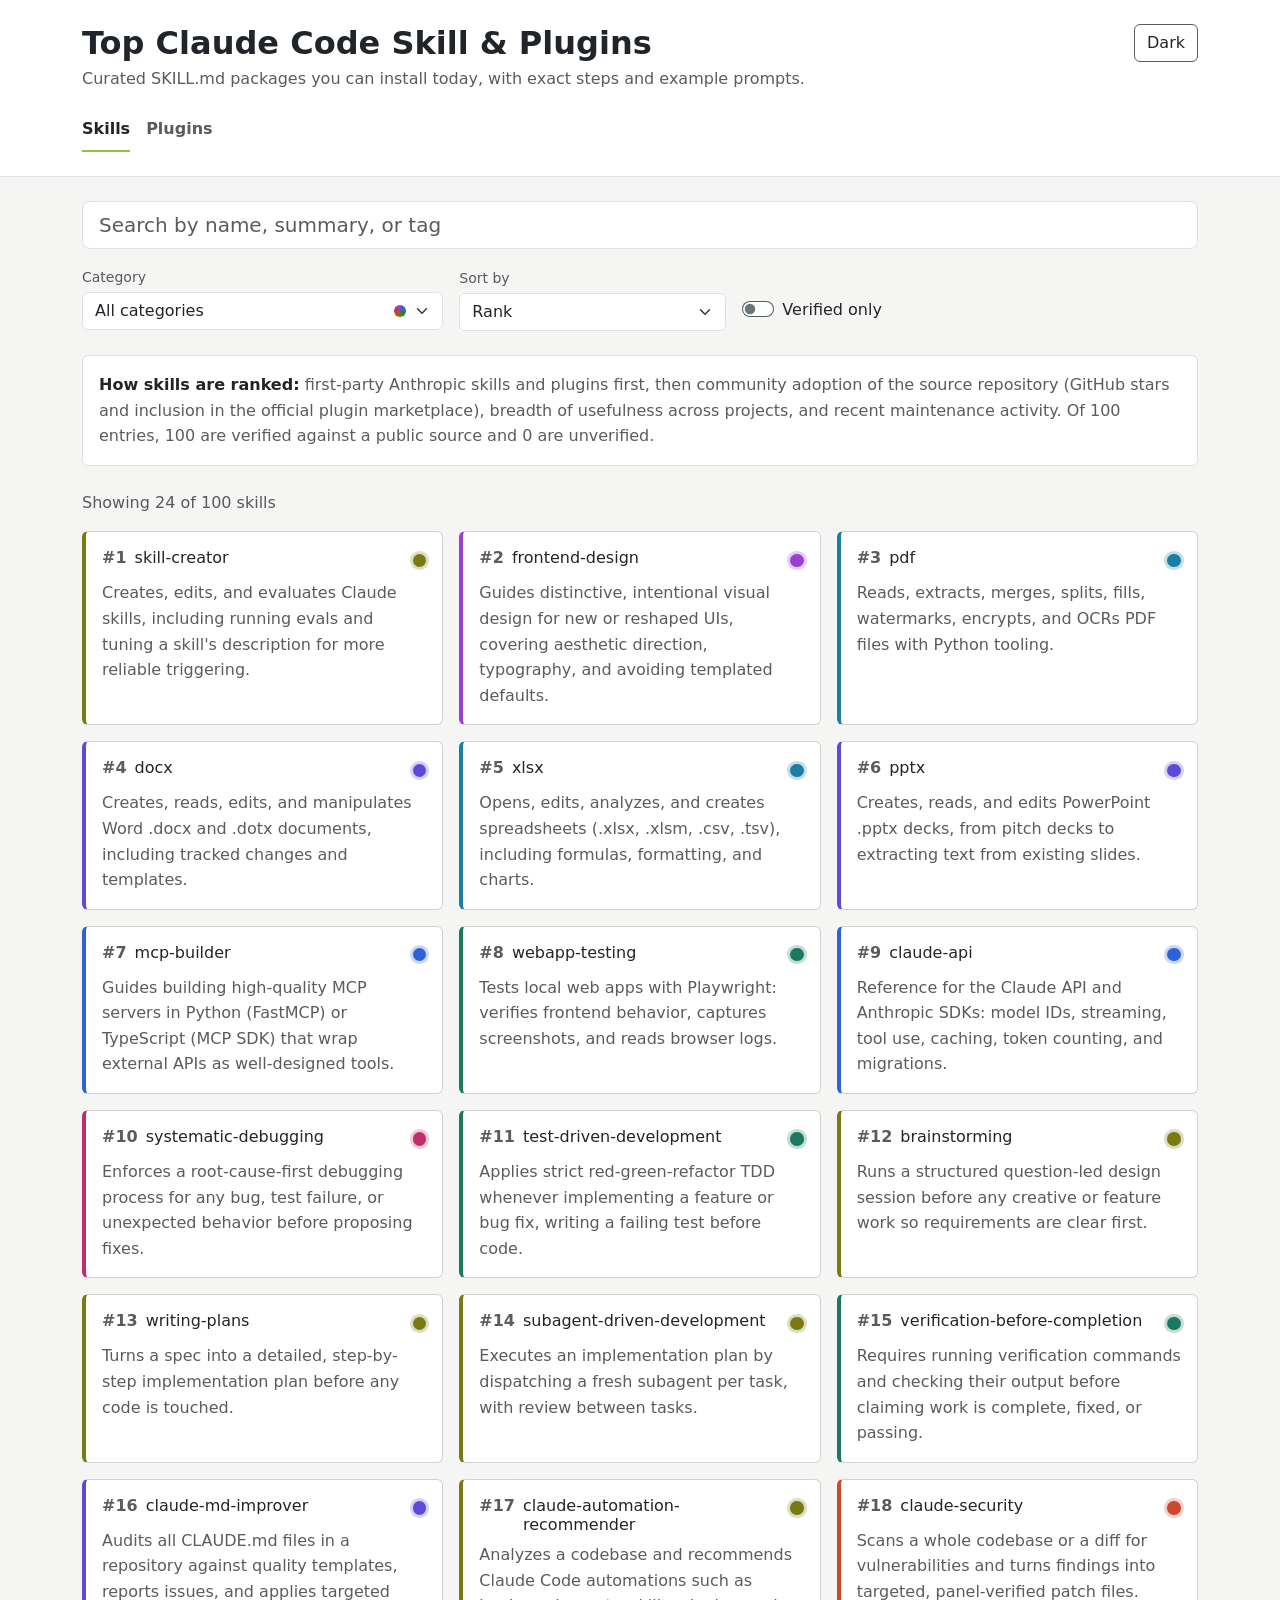
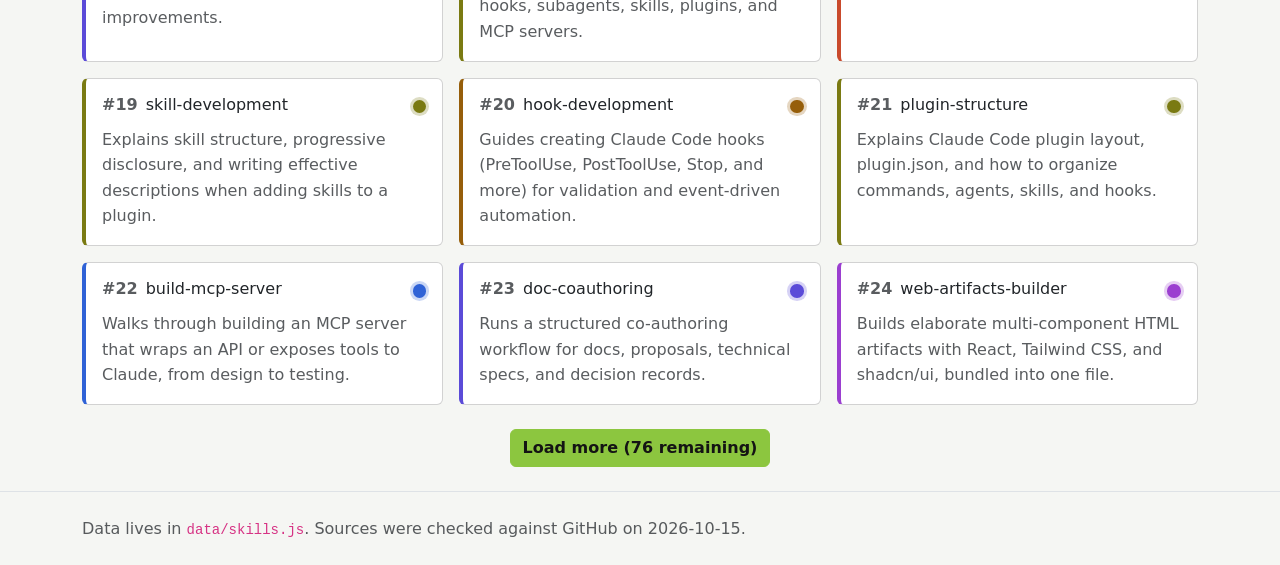
==== index.html @ 66221095 "Add Plugins page and make the catalog an installable PWA - plugins.html lists all 315 plugins from a" ====
<!doctype html>
<!--
  index.html
  Top Claude Code Skill & Plugins: a static, searchable catalog.
  Data comes from data/skills.js (window.SKILLS); behavior lives in js/app.js.
  Runs from file:// (double-click) or any static server. No build step.
-->
<html lang="en" data-bs-theme="light">
<head>
  <meta charset="utf-8">
  <meta name="viewport" content="width=device-width, initial-scale=1">
  <meta name="description" content="A curated, searchable list of the top 100 Claude Code skills with install steps and usage examples.">
  <title>Top Claude Code Skill &amp; Plugins</title>

  <!-- PWA: install metadata and icons. The service worker is registered by js/pwa.js.
       The manifest is only linked over http(s); from file:// Chrome blocks it with a CORS error. -->
  <script>
    if (location.protocol === "http:" || location.protocol === "https:") {
      var manifest = document.createElement("link");
      manifest.rel = "manifest";
      manifest.href = "manifest.webmanifest";
      document.head.appendChild(manifest);
    }
  </script>
  <meta name="theme-color" content="#f5f6f3" media="(prefers-color-scheme: light)">
  <meta name="theme-color" content="#141414" media="(prefers-color-scheme: dark)">
  <link rel="icon" href="icons/icon.svg" type="image/svg+xml">
  <link rel="apple-touch-icon" href="icons/apple-touch-icon.png">
  <meta name="apple-mobile-web-app-title" content="CC Skills">

  <!-- Apply the saved or system theme before first paint to avoid a flash. -->
  <script>
    (function () {
      var stored = null;
      try { stored = localStorage.getItem("theme"); } catch (e) { /* storage unavailable */ }
      var prefersDark = window.matchMedia && window.matchMedia("(prefers-color-scheme: dark)").matches;
      document.documentElement.setAttribute("data-bs-theme", stored || (prefersDark ? "dark" : "light"));
    })();
  </script>

  <link rel="stylesheet"
        href="https://cdn.jsdelivr.net/npm/bootstrap@5.3.8/dist/css/bootstrap.min.css"
        integrity="sha384-sRIl4kxILFvY47J16cr9ZwB07vP4J8+LH7qKQnuqkuIAvNWLzeN8tE5YBujZqJLB"
        crossorigin="anonymous">
  <link rel="stylesheet" href="css/styles.css">
</head>
<body data-catalog="skills">
  <a class="visually-hidden-focusable position-absolute top-0 start-0 m-2 btn btn-primary" href="#results">Skip to results</a>

  <header class="site-header border-bottom">
    <div class="container py-4">
      <div class="d-flex align-items-start justify-content-between gap-3">
        <div>
          <h1 class="h2 fw-semibold mb-1">Top Claude Code Skill &amp; Plugins</h1>
          <p class="text-body-secondary mb-0">Curated SKILL.md packages you can install today, with exact steps and example prompts.</p>
        </div>
        <button id="themeToggle" type="button" class="btn btn-outline-secondary flex-shrink-0"
                aria-label="Switch to dark theme">
          <span id="themeToggleText">Dark</span>
        </button>
      </div>
      <nav class="mt-3" aria-label="Catalogs">
        <ul class="nav nav-underline catalog-nav">
          <li class="nav-item"><a class="nav-link active" href="index.html" aria-current="page">Skills</a></li>
          <li class="nav-item"><a class="nav-link" href="plugins.html">Plugins</a></li>
        </ul>
      </nav>
    </div>
  </header>

  <main class="container py-4">
    <!-- Search and filters -->
    <section aria-label="Search and filters" class="mb-4">
      <label for="searchInput" class="visually-hidden">Search skills</label>
      <input id="searchInput" type="search" class="form-control form-control-lg mb-3"
             placeholder="Search by name, summary, or tag" autocomplete="off"
             aria-describedby="resultStatus">

      <div class="row g-3 align-items-center">
        <div class="col-12 col-sm-6 col-lg-4">
          <span id="categoryLabel" class="form-label d-block small text-body-secondary mb-1">Category</span>
          <!-- Custom dropdown so each category can show its color dot; options are built by js/app.js -->
          <div class="dropdown category-dropdown">
            <button id="categoryButton" type="button" class="form-select text-start"
                    data-bs-toggle="dropdown" aria-expanded="false"
                    aria-labelledby="categoryLabel categoryButtonText" data-category="">
              <span class="category-option">
                <span id="categoryButtonText">All categories</span>
                <span class="cat-dot" aria-hidden="true"></span>
              </span>
            </button>
            <ul id="categoryMenu" class="dropdown-menu w-100" aria-labelledby="categoryLabel"></ul>
          </div>
        </div>
        <div class="col-12 col-sm-6 col-lg-3">
          <label for="sortSelect" class="form-label small text-body-secondary mb-1">Sort by</label>
          <select id="sortSelect" class="form-select">
            <option value="rank">Rank</option>
            <option value="name">Name (A–Z)</option>
          </select>
        </div>
        <div class="col-12 col-lg-5 d-flex align-items-lg-end pt-lg-4">
          <div class="form-check form-switch mb-0">
            <input class="form-check-input" type="checkbox" role="switch" id="verifiedOnly">
            <label class="form-check-label" for="verifiedOnly">Verified only</label>
          </div>
        </div>
      </div>
    </section>

    <!-- Ranking criteria and verification counts (counts filled from data) -->
    <aside class="ranking-note text-body-secondary border rounded p-3 mb-4" aria-label="About this ranking">
      <strong class="text-body">How skills are ranked:</strong>
      first-party Anthropic skills and plugins first, then community adoption of the source repository
      (GitHub stars and inclusion in the official plugin marketplace), breadth of usefulness across projects,
      and recent maintenance activity.
      <span id="verificationCounts"></span>
    </aside>

    <p id="resultStatus" class="text-body-secondary mb-3" role="status" aria-live="polite"></p>

    <!-- Card grid -->
    <section id="results" aria-label="Skills" tabindex="-1">
      <div id="skillGrid" class="row row-cols-1 row-cols-sm-2 row-cols-lg-3 g-3" role="list"></div>

      <div id="emptyState" class="text-center py-5 d-none">
        <p class="h5 mb-2">No skills match your search.</p>
        <p class="text-body-secondary mb-3">Try a different keyword or clear the filters.</p>
        <button id="clearFilters" type="button" class="btn btn-outline-primary">Clear search and filters</button>
      </div>

      <div class="text-center mt-4">
        <button id="loadMore" type="button" class="btn btn-primary d-none">Load more</button>
      </div>
    </section>
  </main>

  <footer class="border-top">
    <div class="container py-4 text-body-secondary">
      Data lives in <code>data/skills.js</code>. Sources were checked against GitHub on 2026-10-15.
    </div>
  </footer>

  <!-- Skill detail modal (content filled by js/app.js) -->
  <div class="modal fade" id="skillModal" tabindex="-1" aria-labelledby="skillModalTitle" aria-hidden="true">
    <div class="modal-dialog modal-lg modal-dialog-scrollable modal-fullscreen-sm-down">
      <div class="modal-content">
        <div class="modal-header">
          <h2 class="modal-title h5" id="skillModalTitle">Skill</h2>
          <button type="button" class="btn-close" data-bs-dismiss="modal" aria-label="Close"></button>
        </div>
        <div class="modal-body" id="skillModalBody"></div>
        <p id="copyStatus" class="visually-hidden" role="status" aria-live="polite"></p>
        <div class="modal-footer">
          <button type="button" class="btn btn-outline-secondary" data-bs-dismiss="modal">Close</button>
        </div>
      </div>
    </div>
  </div>

  <script src="https://cdn.jsdelivr.net/npm/bootstrap@5.3.8/dist/js/bootstrap.bundle.min.js"
          integrity="sha384-FKyoEForCGlyvwx9Hj09JcYn3nv7wiPVlz7YYwJrWVcXK/BmnVDxM+D2scQbITxI"
          crossorigin="anonymous"></script>
  <script src="data/skills.js"></script>
  <script src="js/app.js"></script>
  <script src="js/pwa.js"></script>
</body>
</html>
---- css/styles.css ----
/*
 * css/styles.css
 * Overrides on top of Bootstrap 5.3. The palette comes from a monitoring-dashboard look:
 * lime green for actions and toggles, a legend-style color for each category, and charcoal
 * panels in dark mode. Every text color meets WCAG AA (4.5:1) and every color used only as
 * a marker meets 3:1, in both themes.
 */

/* ---------- Theme tokens ---------- */

/* Light theme: white page, lime accent darkened for readable text. */
:root,
[data-bs-theme="light"] {
  --lime: #8cc63f;            /* solid buttons and switch track (paired with dark text) */
  --lime-hover: #7cb32f;
  --accent: #3f7a0a;          /* lime-family text and links on white (5.3:1) */
  --accent-hover: #2f5c07;
  --accent-rgb: 63, 122, 10;
  --on-lime: #141414;
  --bs-primary: var(--accent);
  --bs-primary-rgb: var(--accent-rgb);
  --bs-link-color: var(--accent);
  --bs-link-color-rgb: var(--accent-rgb);
  --bs-link-hover-color: var(--accent-hover);
  --bs-link-hover-color-rgb: 47, 92, 7;
  --bs-focus-ring-color: rgba(var(--accent-rgb), 0.45);
  --page-bg: #f5f6f3;
  --panel-bg: #ffffff;
  --verified-bg: #e8f3da;
  --verified-fg: #2f5c07;

  /* Category colors (text-safe on white). */
  --cat-frontend: #9b3fd0;
  --cat-backend: #2f62d6;
  --cat-testing: #1a7a61;
  --cat-debugging: #c02e6e;
  --cat-security: #c94a2c;
  --cat-devops: #965e0a;
  --cat-git: #437a0d;
  --cat-data: #1a7fa3;
  --cat-docs: #5b4bd8;
  --cat-productivity: #7a7a12;
  --cat-refactoring: #8a5a2b;
  --cat-codegen: #a3438f;
  --cat-default: #6c757d;
}

/* Dark theme: neutral charcoal panels like the reference, brighter legend colors. */
[data-bs-theme="dark"] {
  --lime: #8cc63f;
  --lime-hover: #9fd457;
  --accent: #8cc63f;          /* 8:1 on the charcoal panels */
  --accent-hover: #a8da66;
  --accent-rgb: 140, 198, 63;
  --on-lime: #141414;
  --bs-body-bg: #141414;
  --bs-body-bg-rgb: 20, 20, 20;
  --bs-body-color: #e6e6e6;
  --bs-body-color-rgb: 230, 230, 230;
  --bs-secondary-color: rgba(230, 230, 230, 0.72);
  --bs-tertiary-bg: #262626;
  --bs-secondary-bg: #2a2a2a;
  --bs-border-color: #333333;
  --bs-primary: var(--accent);
  --bs-primary-rgb: var(--accent-rgb);
  --bs-link-color: var(--accent);
  --bs-link-color-rgb: var(--accent-rgb);
  --bs-link-hover-color: var(--accent-hover);
  --bs-link-hover-color-rgb: 168, 218, 102;
  --bs-focus-ring-color: rgba(var(--accent-rgb), 0.5);
  --page-bg: #141414;
  --panel-bg: #1e1e1e;
  --verified-bg: #2a3a17;
  --verified-fg: #a8da66;

  --cat-frontend: #c07cf0;
  --cat-backend: #6f9bff;
  --cat-testing: #4fc4a2;
  --cat-debugging: #ec6aa3;
  --cat-security: #f2805f;
  --cat-devops: #f0b44a;
  --cat-git: #9bd34f;
  --cat-data: #55c3e8;
  --cat-docs: #9d92ff;
  --cat-productivity: #d4d45a;
  --cat-refactoring: #d09a64;
  --cat-codegen: #dc86cc;
  --cat-default: #a3a3a3;
}

/* ---------- Category color mapping (set by data-category in js/app.js) ---------- */

[data-category] { --cat: var(--cat-default); }
[data-category="Frontend"] { --cat: var(--cat-frontend); }
[data-category="Backend"] { --cat: var(--cat-backend); }
[data-category="Testing"] { --cat: var(--cat-testing); }
[data-category="Debugging"] { --cat: var(--cat-debugging); }
[data-category="Security"] { --cat: var(--cat-security); }
[data-category="DevOps"] { --cat: var(--cat-devops); }
[data-category="Git/Version Control"] { --cat: var(--cat-git); }
[data-category="Data"] { --cat: var(--cat-data); }
[data-category="Documentation"] { --cat: var(--cat-docs); }
[data-category="Productivity"] { --cat: var(--cat-productivity); }
[data-category="Refactoring"] { --cat: var(--cat-refactoring); }
[data-category="Code Generation"] { --cat: var(--cat-codegen); }

/* Plugin categories (plugins.html) reuse the same palette. Location and Other stay grey. */
[data-category="Development"] { --cat: var(--cat-backend); }
[data-category="Design"] { --cat: var(--cat-frontend); }
[data-category="Database"] { --cat: var(--cat-data); }
[data-category="Monitoring"] { --cat: var(--cat-debugging); }
[data-category="Deployment"] { --cat: var(--cat-devops); }
[data-category="Migration"] { --cat: var(--cat-refactoring); }
[data-category="Automation"] { --cat: var(--cat-git); }
[data-category="Learning"] { --cat: var(--cat-docs); }
[data-category="Math"] { --cat: var(--cat-codegen); }

/* ---------- Page ---------- */

body {
  background: var(--page-bg);
  line-height: 1.6;
}

.site-header {
  background: var(--panel-bg);
}

.ranking-note {
  background: var(--panel-bg);
}

/* Skills / Plugins navigation: the current page gets a lime underline. */
.catalog-nav {
  --bs-nav-link-color: var(--bs-secondary-color);
  --bs-nav-link-hover-color: var(--bs-body-color);
  --bs-nav-underline-link-active-color: var(--bs-body-color);
  font-weight: 600;
}

.catalog-nav .nav-link.active {
  border-bottom-color: var(--lime);
}

/* ---------- Buttons ---------- */

/* Solid lime buttons with dark text (9:1), as in the reference "Add node" button. */
.btn-primary {
  --bs-btn-color: var(--on-lime);
  --bs-btn-bg: var(--lime);
  --bs-btn-border-color: var(--lime);
  --bs-btn-hover-color: var(--on-lime);
  --bs-btn-hover-bg: var(--lime-hover);
  --bs-btn-hover-border-color: var(--lime-hover);
  --bs-btn-active-color: var(--on-lime);
  --bs-btn-active-bg: var(--lime-hover);
  --bs-btn-active-border-color: var(--lime-hover);
  --bs-btn-focus-shadow-rgb: var(--accent-rgb);
  font-weight: 600;
}

.btn-outline-primary {
  --bs-btn-color: var(--accent);
  --bs-btn-border-color: var(--accent);
  --bs-btn-hover-color: var(--on-lime);
  --bs-btn-hover-bg: var(--lime);
  --bs-btn-hover-border-color: var(--lime);
  --bs-btn-active-color: var(--on-lime);
  --bs-btn-active-bg: var(--lime);
  --bs-btn-active-border-color: var(--lime);
  --bs-btn-focus-shadow-rgb: var(--accent-rgb);
}

/* Neutral outline buttons: Bootstrap's grey (#6c757d) is below 4.5:1 on dark and tinted backgrounds. */
.btn-outline-secondary {
  --bs-btn-color: var(--bs-body-color);
  --bs-btn-border-color: var(--bs-secondary-color);
  --bs-btn-hover-color: var(--bs-body-bg);
  --bs-btn-hover-bg: var(--bs-body-color);
  --bs-btn-hover-border-color: var(--bs-body-color);
  --bs-btn-active-color: var(--bs-body-bg);
  --bs-btn-active-bg: var(--bs-body-color);
  --bs-btn-active-border-color: var(--bs-body-color);
}

/* ---------- Form controls ---------- */

.form-control,
.form-select {
  background-color: var(--panel-bg);
}

/* Bootstrap compiles its blue focus glow, so restate it with the accent (>= 3:1). */
.form-control:focus,
.form-select:focus,
.form-check-input:focus {
  border-color: var(--accent);
  box-shadow: 0 0 0 0.25rem rgba(var(--accent-rgb), 0.45);
}

/* Switch: visible border and thumb when off; lime track with a dark thumb when on (like the reference). */
.form-switch .form-check-input {
  border-color: var(--bs-secondary-color);
  --bs-form-switch-bg: url("data:image/svg+xml,%3csvg xmlns='http://www.w3.org/2000/svg' viewBox='-4 -4 8 8'%3e%3ccircle r='3' fill='%236c757d'/%3e%3c/svg%3e");
}

.form-switch .form-check-input:focus {
  --bs-form-switch-bg: url("data:image/svg+xml,%3csvg xmlns='http://www.w3.org/2000/svg' viewBox='-4 -4 8 8'%3e%3ccircle r='3' fill='%236c757d'/%3e%3c/svg%3e");
}

[data-bs-theme="dark"] .form-switch .form-check-input:not(:checked):not(:focus),
[data-bs-theme="dark"] .form-switch .form-check-input:not(:checked):focus {
  --bs-form-switch-bg: url("data:image/svg+xml,%3csvg xmlns='http://www.w3.org/2000/svg' viewBox='-4 -4 8 8'%3e%3ccircle r='3' fill='%23adb5bd'/%3e%3c/svg%3e");
}

.form-check-input:checked {
  background-color: var(--lime);
  border-color: var(--lime);
}

.form-switch .form-check-input:checked,
[data-bs-theme="dark"] .form-switch .form-check-input:checked {
  --bs-form-switch-bg: url("data:image/svg+xml,%3csvg xmlns='http://www.w3.org/2000/svg' viewBox='-4 -4 8 8'%3e%3ccircle r='3' fill='%23141414'/%3e%3c/svg%3e");
}

/* ---------- Category dropdown ---------- */

/* Name on the left, color dot pushed to the far right so every dot lines up. */
.category-option {
  display: flex;
  align-items: center;
  justify-content: space-between;
  gap: 0.75rem;
  width: 100%;
}

.cat-dot {
  width: 0.75rem;
  height: 0.75rem;
  border-radius: 50%;
  background: var(--cat);
  flex-shrink: 0;
}

/* "All categories" gets a dot made of every category color. */
[data-category=""] .cat-dot {
  background: conic-gradient(
    var(--cat-frontend), var(--cat-backend), var(--cat-data), var(--cat-testing),
    var(--cat-git), var(--cat-productivity), var(--cat-devops), var(--cat-security),
    var(--cat-debugging), var(--cat-codegen), var(--cat-frontend)
  );
}

.category-dropdown .dropdown-menu {
  --bs-dropdown-bg: var(--panel-bg);
  --bs-dropdown-link-active-bg: color-mix(in srgb, var(--lime) 22%, var(--panel-bg));
  --bs-dropdown-link-active-color: var(--bs-body-color);
}

/* Right padding matches the button's caret space, so menu dots sit directly under the button's dot. */
.category-dropdown .dropdown-item {
  padding-left: 0.75rem;
  padding-right: 2.25rem;
}

.category-dropdown .dropdown-item.active {
  font-weight: 600;
}

/* ---------- Cards ---------- */

/* A colored rail on the left edge carries the category color, like a chart legend. */
.skill-card {
  cursor: pointer;
  background: var(--panel-bg);
  border-left: 4px solid var(--cat);
  transition: border-color 0.15s ease-in-out, box-shadow 0.15s ease-in-out;
}

.skill-card:hover {
  border-color: var(--cat);
  box-shadow: 0 0 0 1px var(--cat);
}

.skill-card:focus-visible {
  outline: 3px solid var(--accent);
  outline-offset: 2px;
}

.skill-rank {
  font-variant-numeric: tabular-nums;
  color: var(--bs-secondary-color);
}

/* Category dot pinned to the card's top-right corner, with a soft halo like a chart legend. */
.card-dot {
  display: flex;
  align-items: center;
  height: 1.5em;
  flex-shrink: 0;
}

.card-dot .cat-dot {
  width: 0.85rem;
  height: 0.85rem;
  box-shadow: 0 0 0 3px color-mix(in srgb, var(--cat) 25%, transparent);
}

.min-w-0 {
  min-width: 0;
}

/* Category label: legend dot plus the name in the category color. */
.cat-label {
  display: inline-flex;
  align-items: center;
  gap: 0.4rem;
  color: var(--cat);
  font-weight: 600;
  font-size: 0.875rem;
}

.cat-label::before {
  content: "";
  width: 0.7rem;
  height: 0.7rem;
  border-radius: 50%;
  background: var(--cat);
  box-shadow: 0 0 0 3px color-mix(in srgb, var(--cat) 25%, transparent);
  flex-shrink: 0;
}

/* Verified pill, styled like the reference "LOCAL" tag. */
.badge-verified {
  background: var(--verified-bg);
  color: var(--verified-fg);
  border: 1px solid color-mix(in srgb, var(--verified-fg) 35%, transparent);
  font-weight: 600;
}

/* ---------- Modal ---------- */

.modal-content {
  background: var(--panel-bg);
}

.modal-header[data-category] {
  border-top: 4px solid var(--cat);
}

/* Code blocks with a copy button in the top-right corner. */
.code-block {
  position: relative;
}

.code-block pre {
  margin: 0;
  padding: 0.75rem 5.5rem 0.75rem 0.75rem;
  background: var(--bs-tertiary-bg);
  border: 1px solid var(--bs-border-color);
  border-left: 3px solid var(--lime);
  border-radius: var(--bs-border-radius);
  white-space: pre-wrap;
  word-break: break-word;
}

.code-block code {
  color: var(--bs-body-color);
  font-size: 0.9375rem;
}

.code-block .copy-btn {
  position: absolute;
  top: 0.4rem;
  right: 0.4rem;
}

/* Numbered install steps get a little breathing room. */
.install-steps > li + li {
  margin-top: 1rem;
}

.install-steps > li::marker {
  color: var(--accent);
  font-weight: 700;
}

@media (prefers-reduced-motion: reduce) {
  .skill-card {
    transition: none;
  }
}
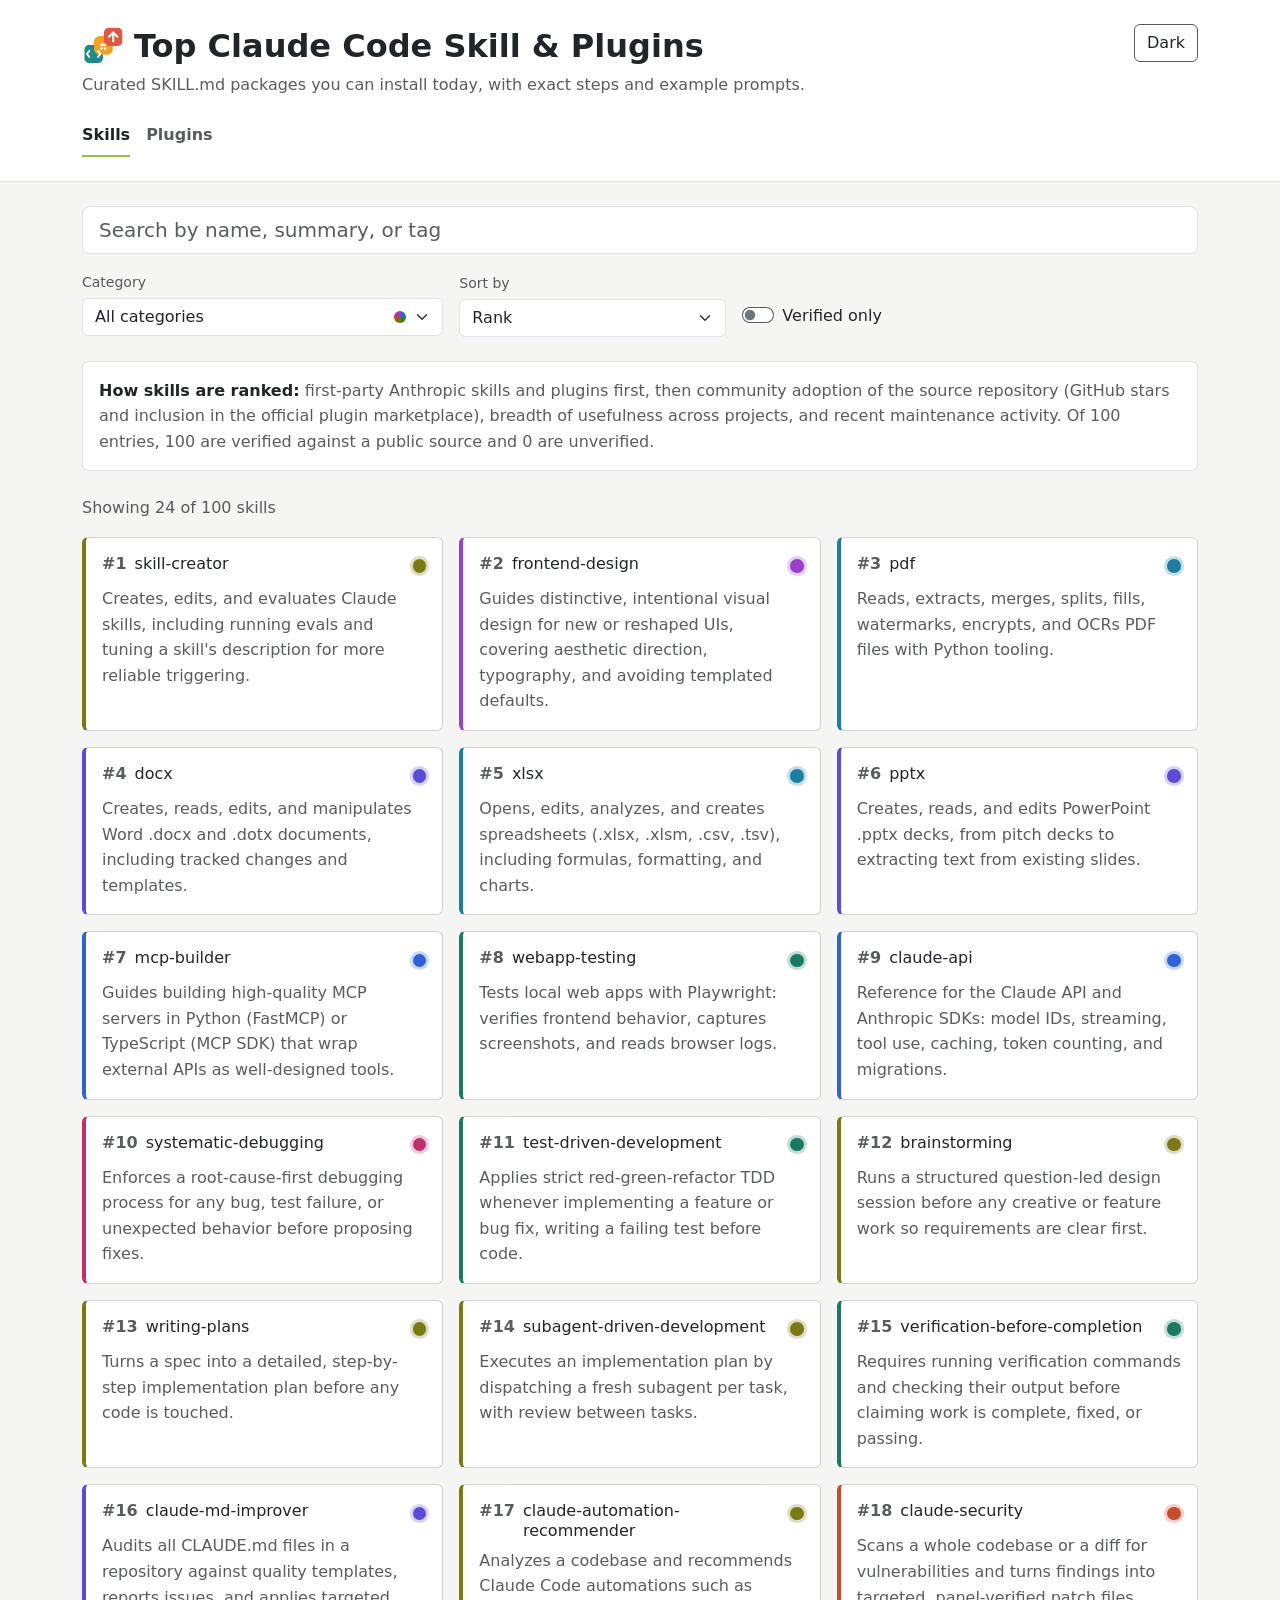
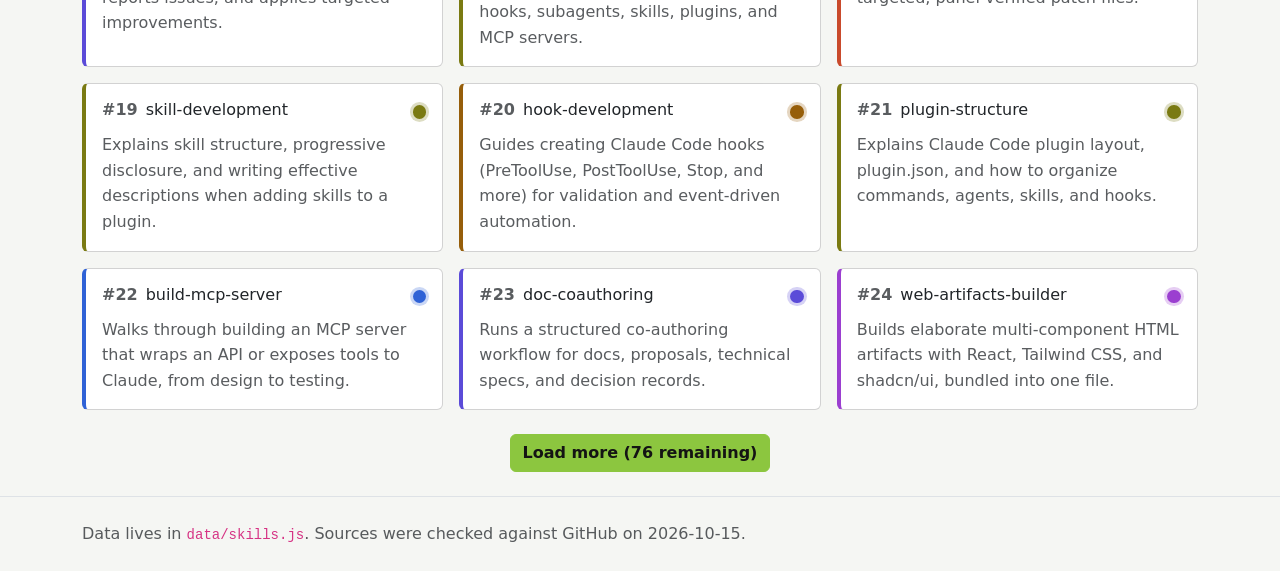
==== commit 95d74524: "Add logo beside the site title on both pages Co-Authored-By: Claude Opus 5.5 <noreply@anthropic.com>" ====
--- a/index.html
+++ b/index.html
@@ -51,7 +51,7 @@
     <div class="container py-4">
       <div class="d-flex align-items-start justify-content-between gap-3">
         <div>
-          <h1 class="h2 fw-semibold mb-1">Top Claude Code Skill &amp; Plugins</h1>
+          <h1 class="h2 fw-semibold mb-1 d-flex align-items-center gap-2"><img src="icons/logo.png" alt="" width="44" height="44" class="flex-shrink-0">Top Claude Code Skill &amp; Plugins</h1>
           <p class="text-body-secondary mb-0">Curated SKILL.md packages you can install today, with exact steps and example prompts.</p>
         </div>
         <button id="themeToggle" type="button" class="btn btn-outline-secondary flex-shrink-0"
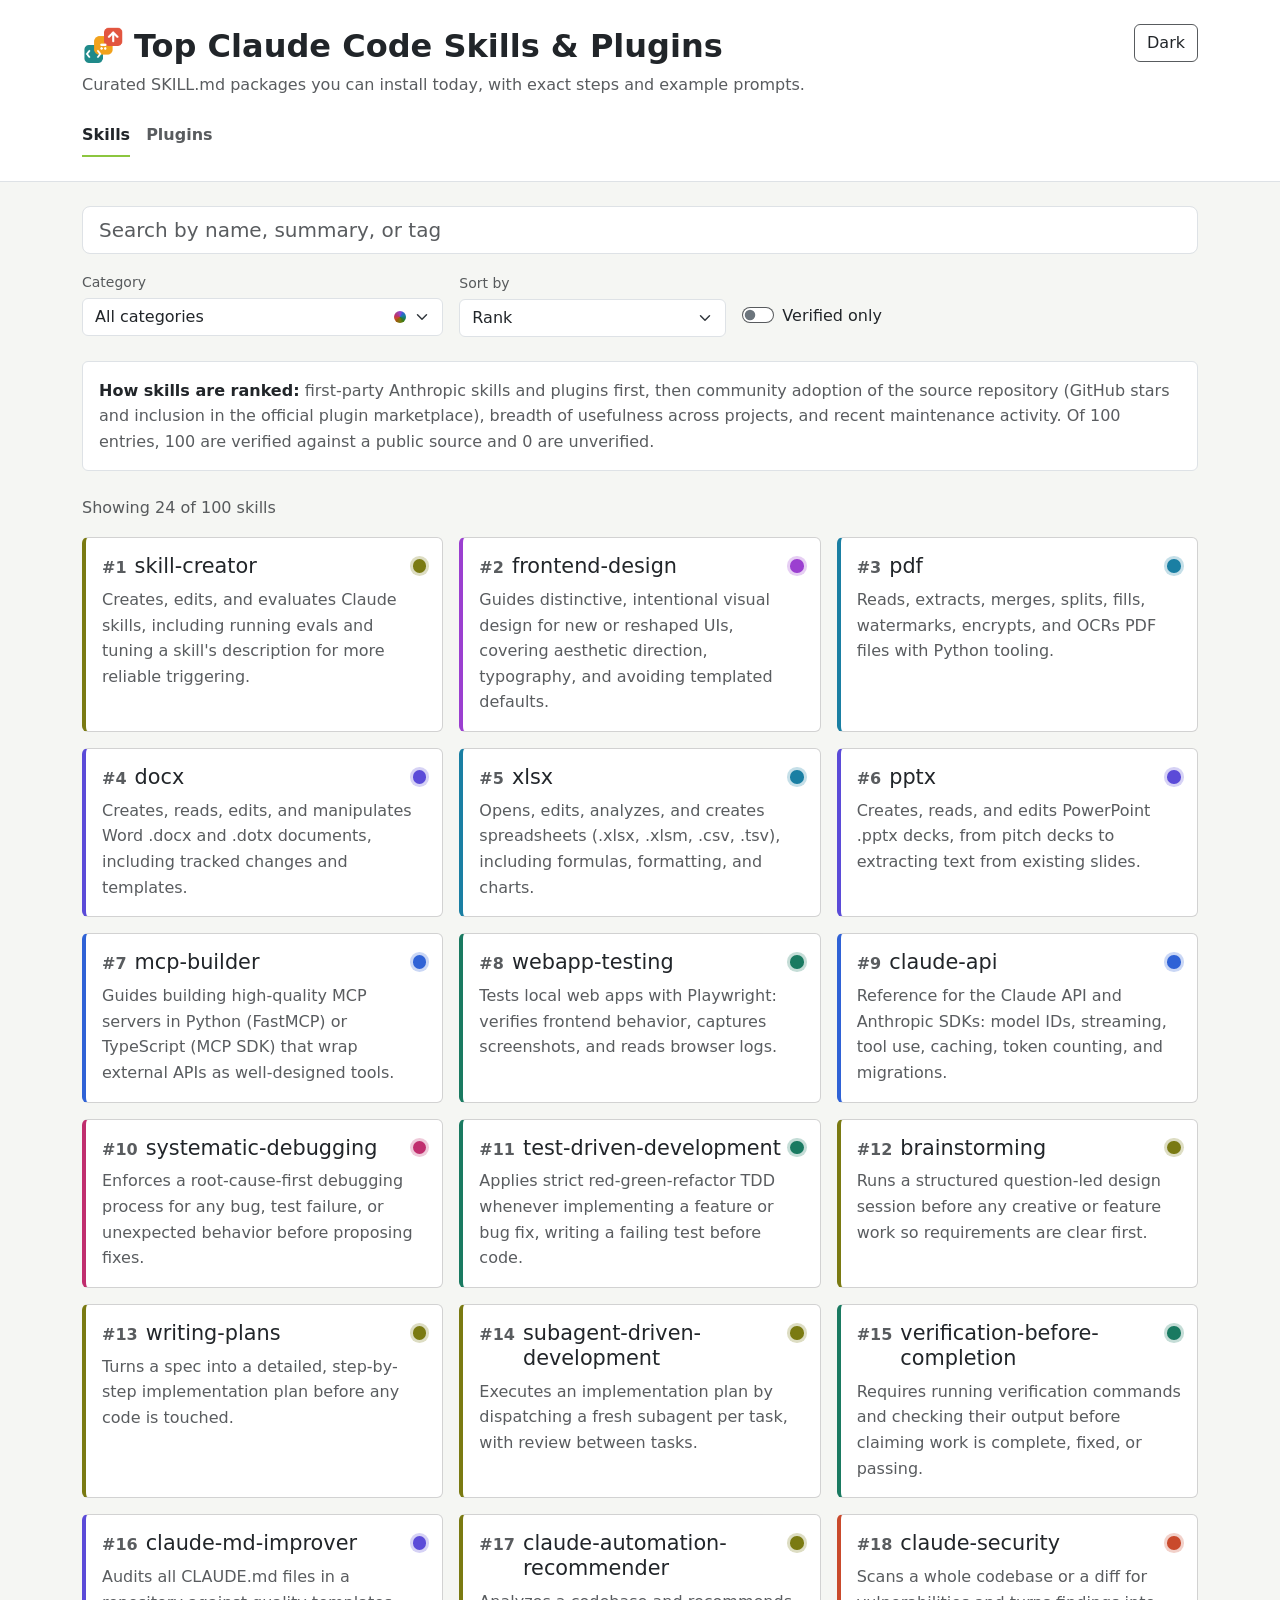
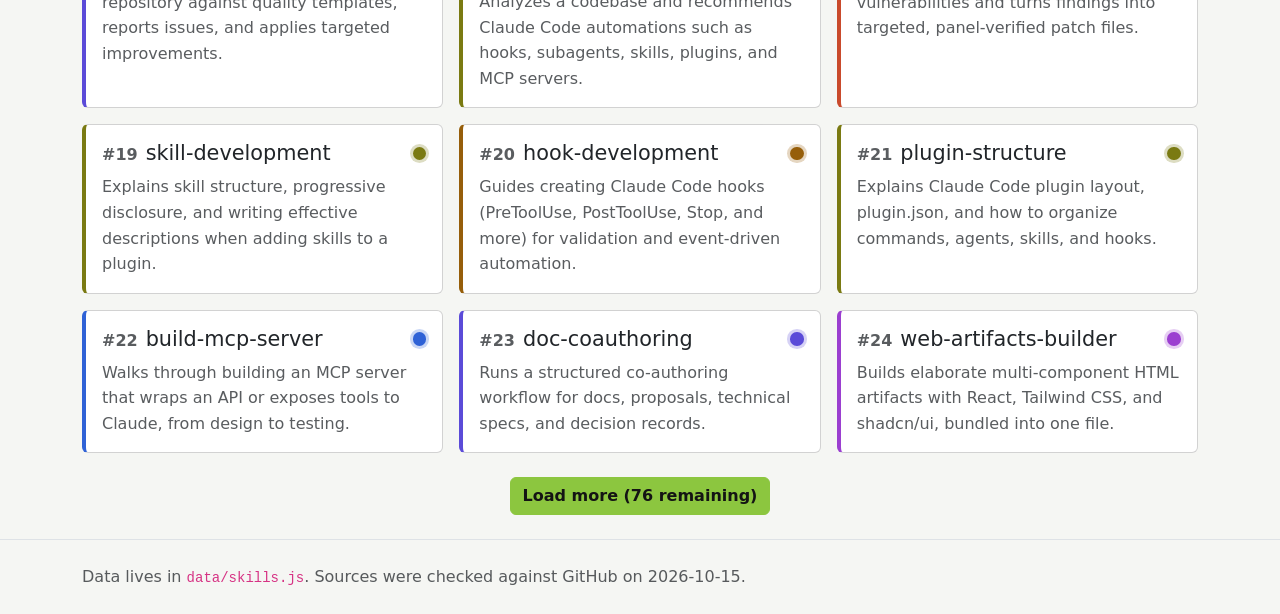
==== commit b8c138e2: "Rename title to Top Claude Code Skills & Plugins Pluralize Skill in both page titles and headings, t" ====
--- a/index.html
+++ b/index.html
@@ -1,7 +1,7 @@
 <!doctype html>
 <!--
   index.html
-  Top Claude Code Skill & Plugins: a static, searchable catalog.
+  Top Claude Code Skills & Plugins: a static, searchable catalog.
   Data comes from data/skills.js (window.SKILLS); behavior lives in js/app.js.
   Runs from file:// (double-click) or any static server. No build step.
 -->
@@ -10,7 +10,7 @@
   <meta charset="utf-8">
   <meta name="viewport" content="width=device-width, initial-scale=1">
   <meta name="description" content="A curated, searchable list of the top 100 Claude Code skills with install steps and usage examples.">
-  <title>Top Claude Code Skill &amp; Plugins</title>
+  <title>Top Claude Code Skills &amp; Plugins</title>
 
   <!-- PWA: install metadata and icons. The service worker is registered by js/pwa.js.
        The manifest is only linked over http(s); from file:// Chrome blocks it with a CORS error. -->
@@ -24,7 +24,7 @@
   </script>
   <meta name="theme-color" content="#f5f6f3" media="(prefers-color-scheme: light)">
   <meta name="theme-color" content="#141414" media="(prefers-color-scheme: dark)">
-  <link rel="icon" href="icons/icon.svg" type="image/svg+xml">
+  <link rel="icon" href="icons/logo.png" type="image/png">
   <link rel="apple-touch-icon" href="icons/apple-touch-icon.png">
   <meta name="apple-mobile-web-app-title" content="CC Skills">
 
@@ -51,7 +51,7 @@
     <div class="container py-4">
       <div class="d-flex align-items-start justify-content-between gap-3">
         <div>
-          <h1 class="h2 fw-semibold mb-1 d-flex align-items-center gap-2"><img src="icons/logo.png" alt="" width="44" height="44" class="flex-shrink-0">Top Claude Code Skill &amp; Plugins</h1>
+          <h1 class="h2 fw-semibold mb-1 d-flex align-items-center gap-2"><img src="icons/logo.png" alt="" width="44" height="44" class="flex-shrink-0">Top Claude Code Skills &amp; Plugins</h1>
           <p class="text-body-secondary mb-0">Curated SKILL.md packages you can install today, with exact steps and example prompts.</p>
         </div>
         <button id="themeToggle" type="button" class="btn btn-outline-secondary flex-shrink-0"
--- a/css/styles.css
+++ b/css/styles.css
@@ -287,7 +287,13 @@
   outline-offset: 2px;
 }
 
+/* Skill and plugin names on the cards. */
+.skill-card .card-title {
+  font-size: 1.3rem;
+}
+
 .skill-rank {
+  font-size: 1rem;
   font-variant-numeric: tabular-nums;
   color: var(--bs-secondary-color);
 }
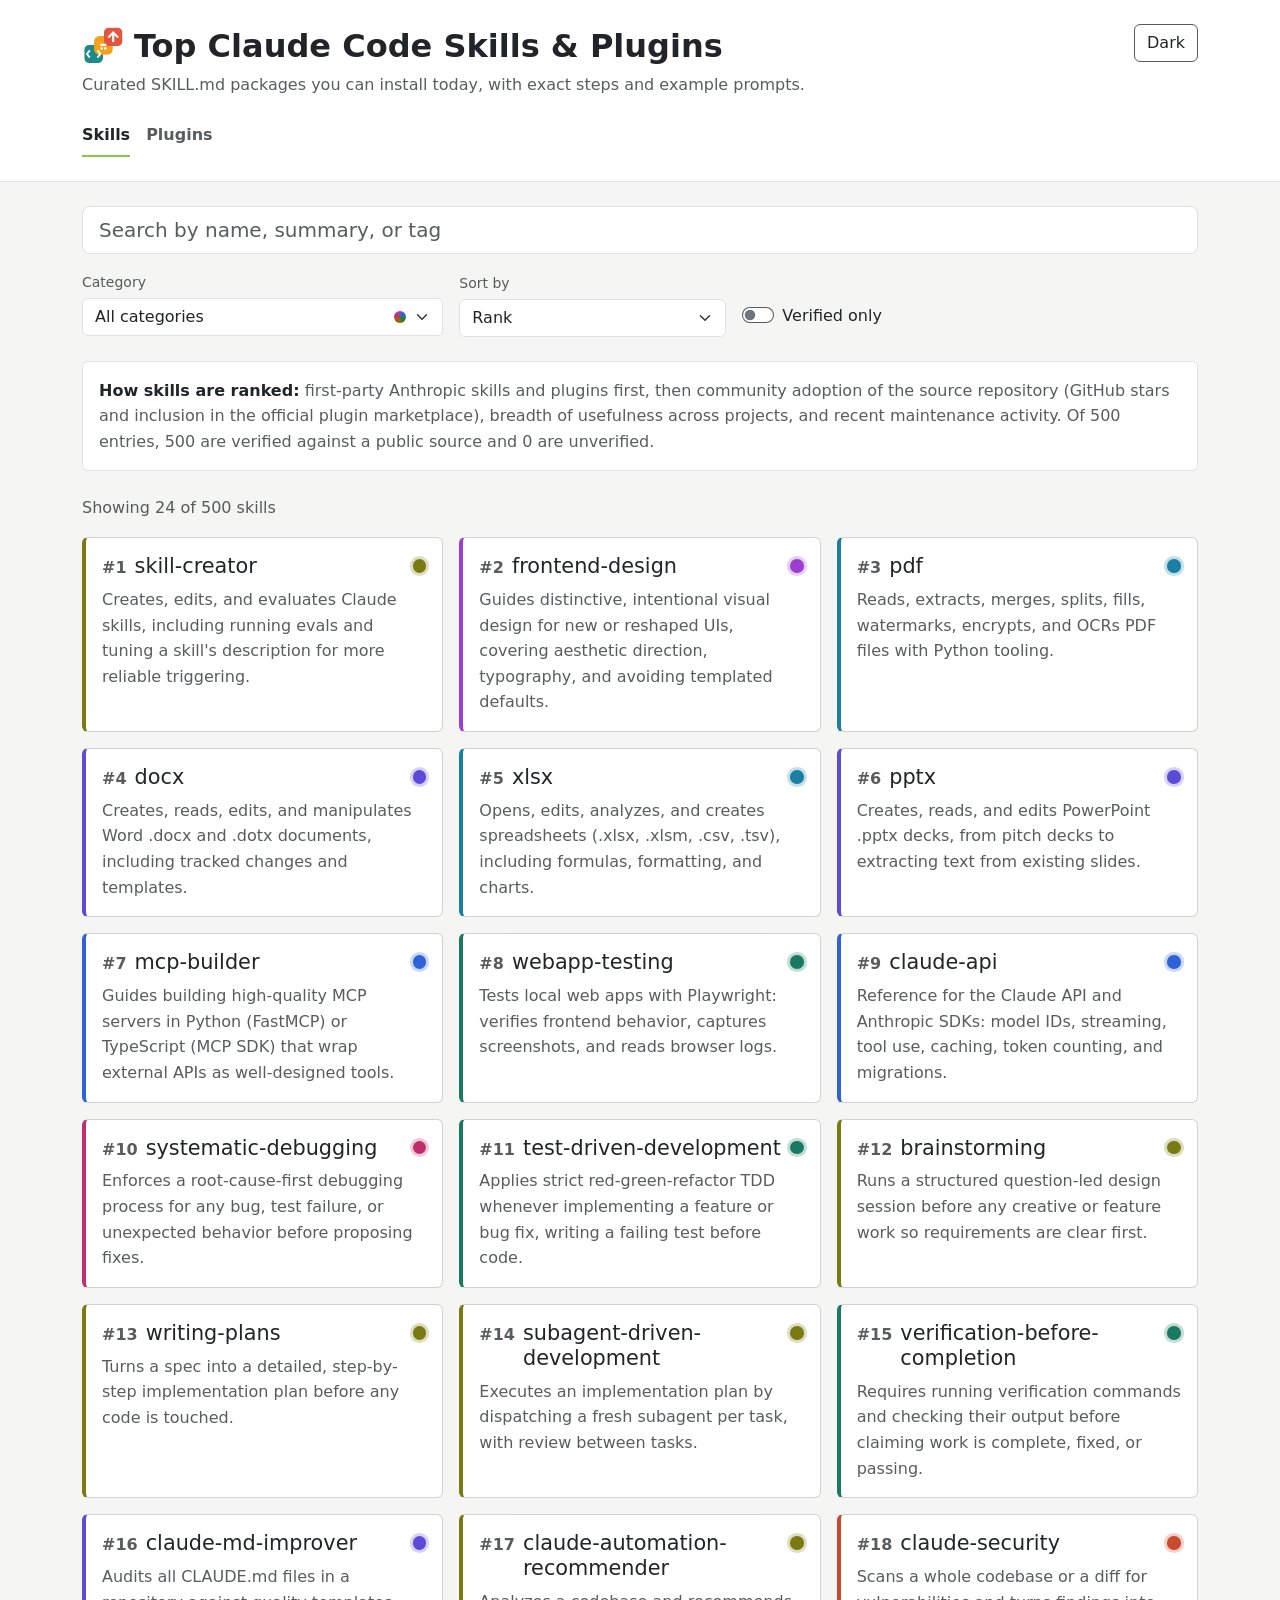
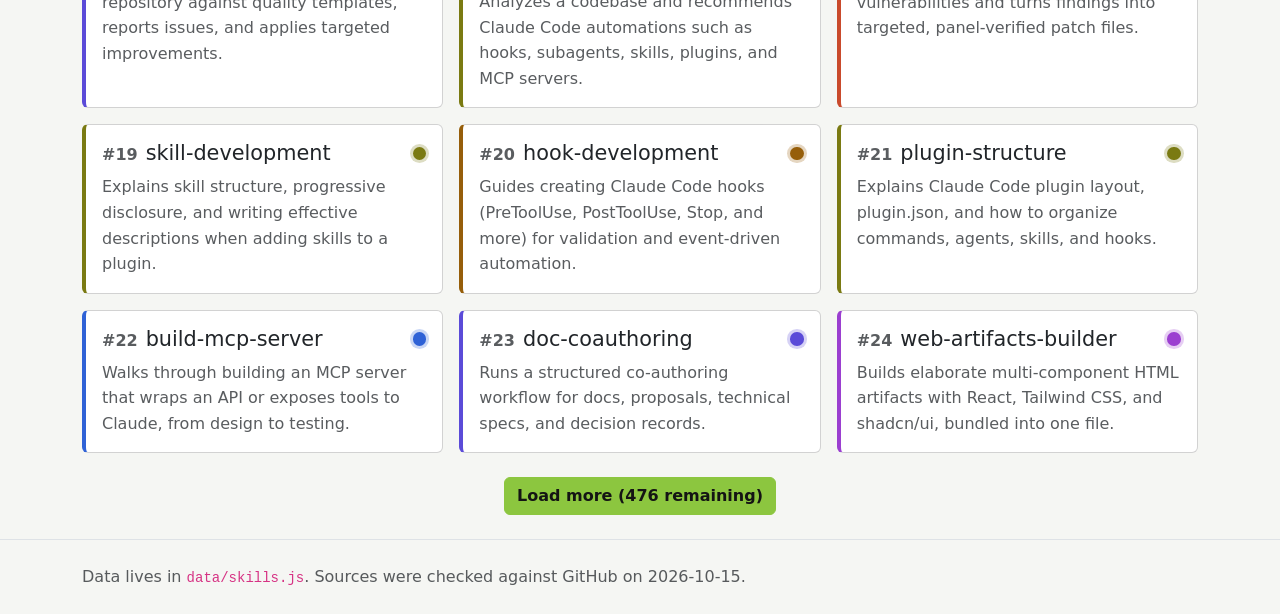
==== commit 2c2eeb62: "Add 400 verified skills, an Anthropic Official option, and drop hardcoded counts - data/skills.js: a" ====
--- a/index.html
+++ b/index.html
@@ -9,7 +9,7 @@
 <head>
   <meta charset="utf-8">
   <meta name="viewport" content="width=device-width, initial-scale=1">
-  <meta name="description" content="A curated, searchable list of the top 100 Claude Code skills with install steps and usage examples.">
+  <meta name="description" content="A curated, searchable list of the top Claude Code skills with install steps and usage examples.">
   <title>Top Claude Code Skills &amp; Plugins</title>
 
   <!-- PWA: install metadata and icons. The service worker is registered by js/pwa.js.
@@ -97,6 +97,8 @@
           <select id="sortSelect" class="form-select">
             <option value="rank">Rank</option>
             <option value="name">Name (A–Z)</option>
+            <option value="favorites">Favorites</option>
+            <option value="anthropic">Anthropic Official</option>
           </select>
         </div>
         <div class="col-12 col-lg-5 d-flex align-items-lg-end pt-lg-4">
--- a/css/styles.css
+++ b/css/styles.css
@@ -292,6 +292,20 @@
   font-size: 1.3rem;
 }
 
+/* Star shown after the name of a favorite card. */
+.fav-star {
+  font-size: 1rem;
+  color: var(--accent);
+  flex-shrink: 0;
+}
+
+/* Right-click menu for cards (Add to / Remove from favorites). */
+.card-menu {
+  position: fixed;
+  z-index: 1070;
+  min-width: 12rem;
+}
+
 .skill-rank {
   font-size: 1rem;
   font-variant-numeric: tabular-nums;
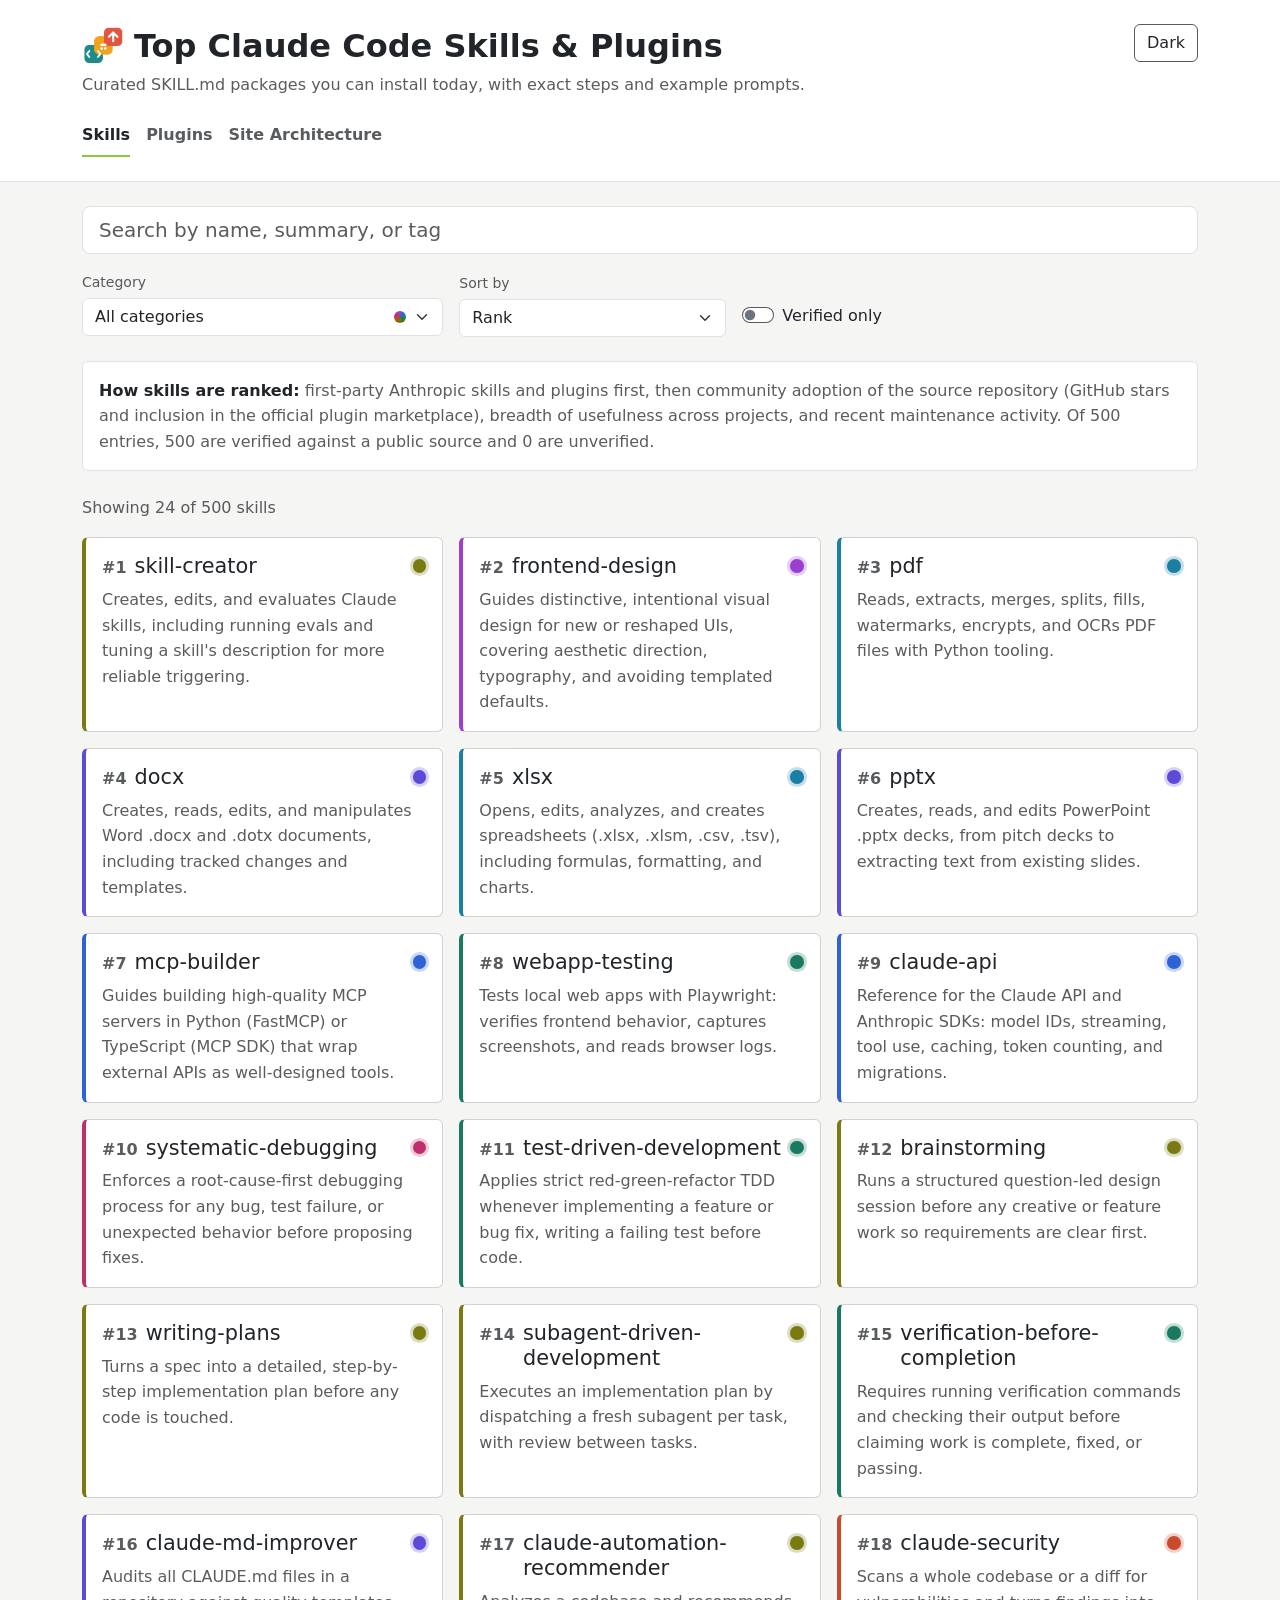
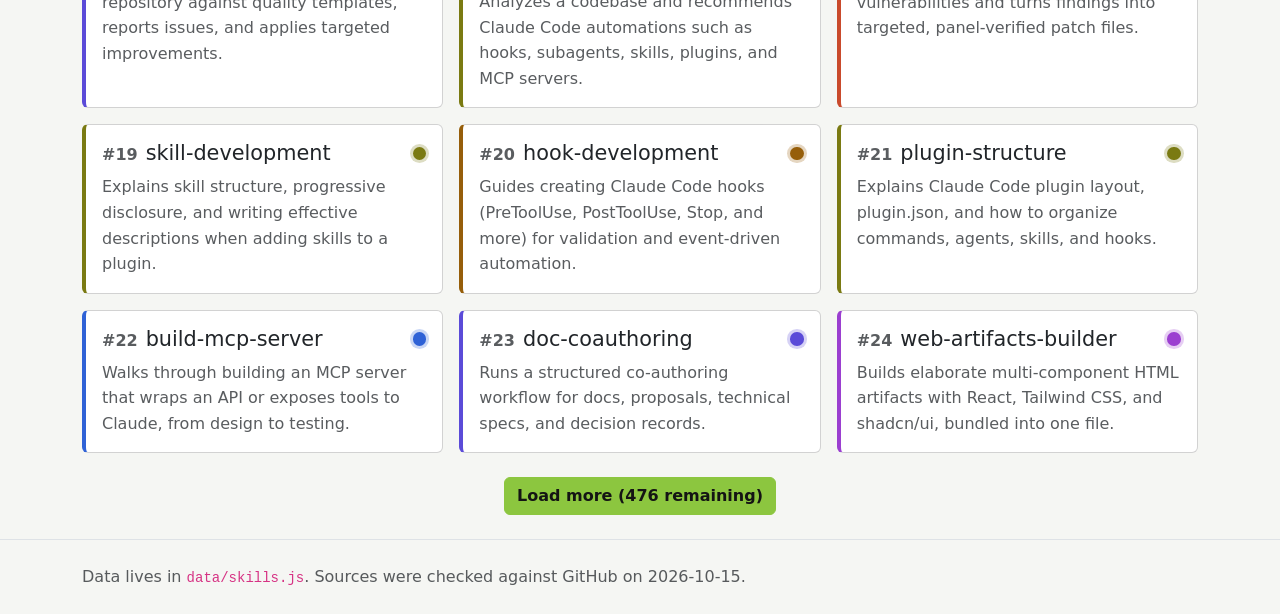
==== commit 4902d208: "Add a Site Architecture nav link and label the diagram's pages as skills - Both pages link to archit" ====
--- a/index.html
+++ b/index.html
@@ -63,6 +63,7 @@
         <ul class="nav nav-underline catalog-nav">
           <li class="nav-item"><a class="nav-link active" href="index.html" aria-current="page">Skills</a></li>
           <li class="nav-item"><a class="nav-link" href="plugins.html">Plugins</a></li>
+          <li class="nav-item"><a class="nav-link" href="architecture-diagram.html">Site Architecture</a></li>
         </ul>
       </nav>
     </div>
